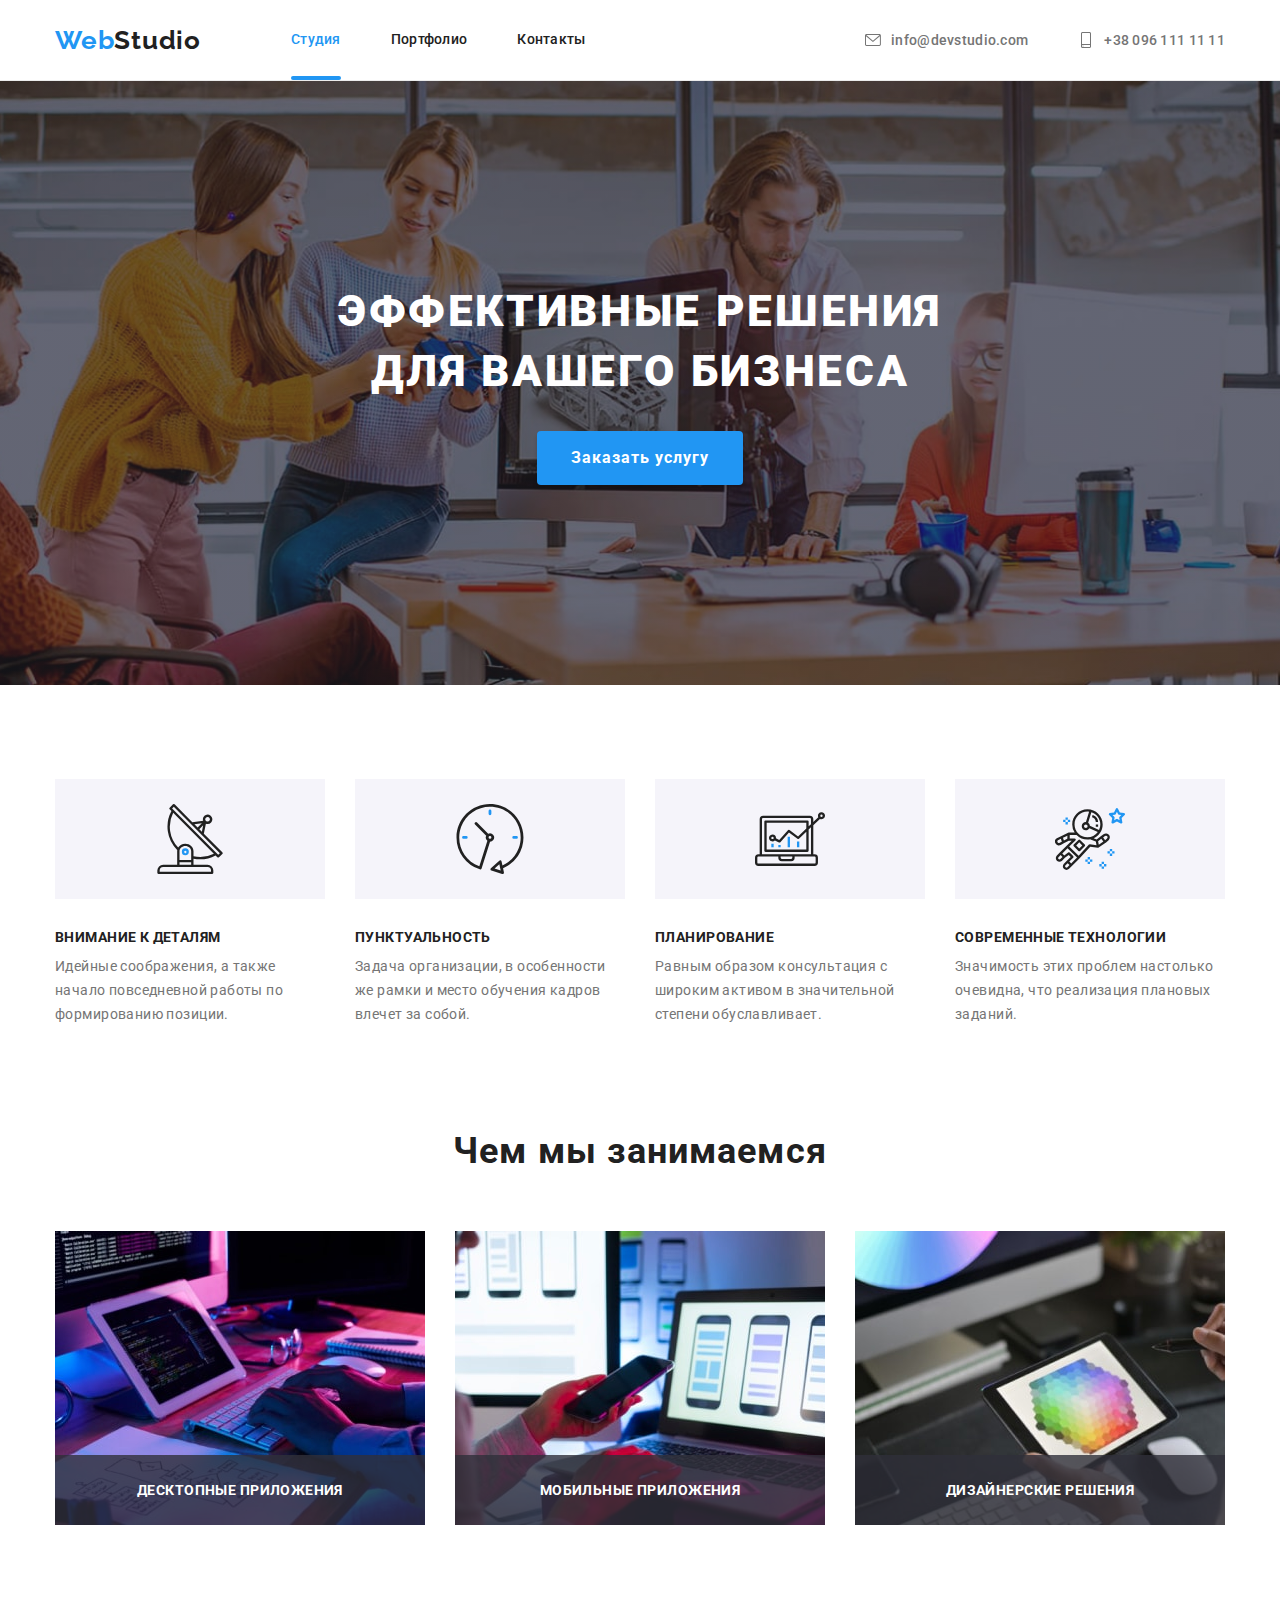
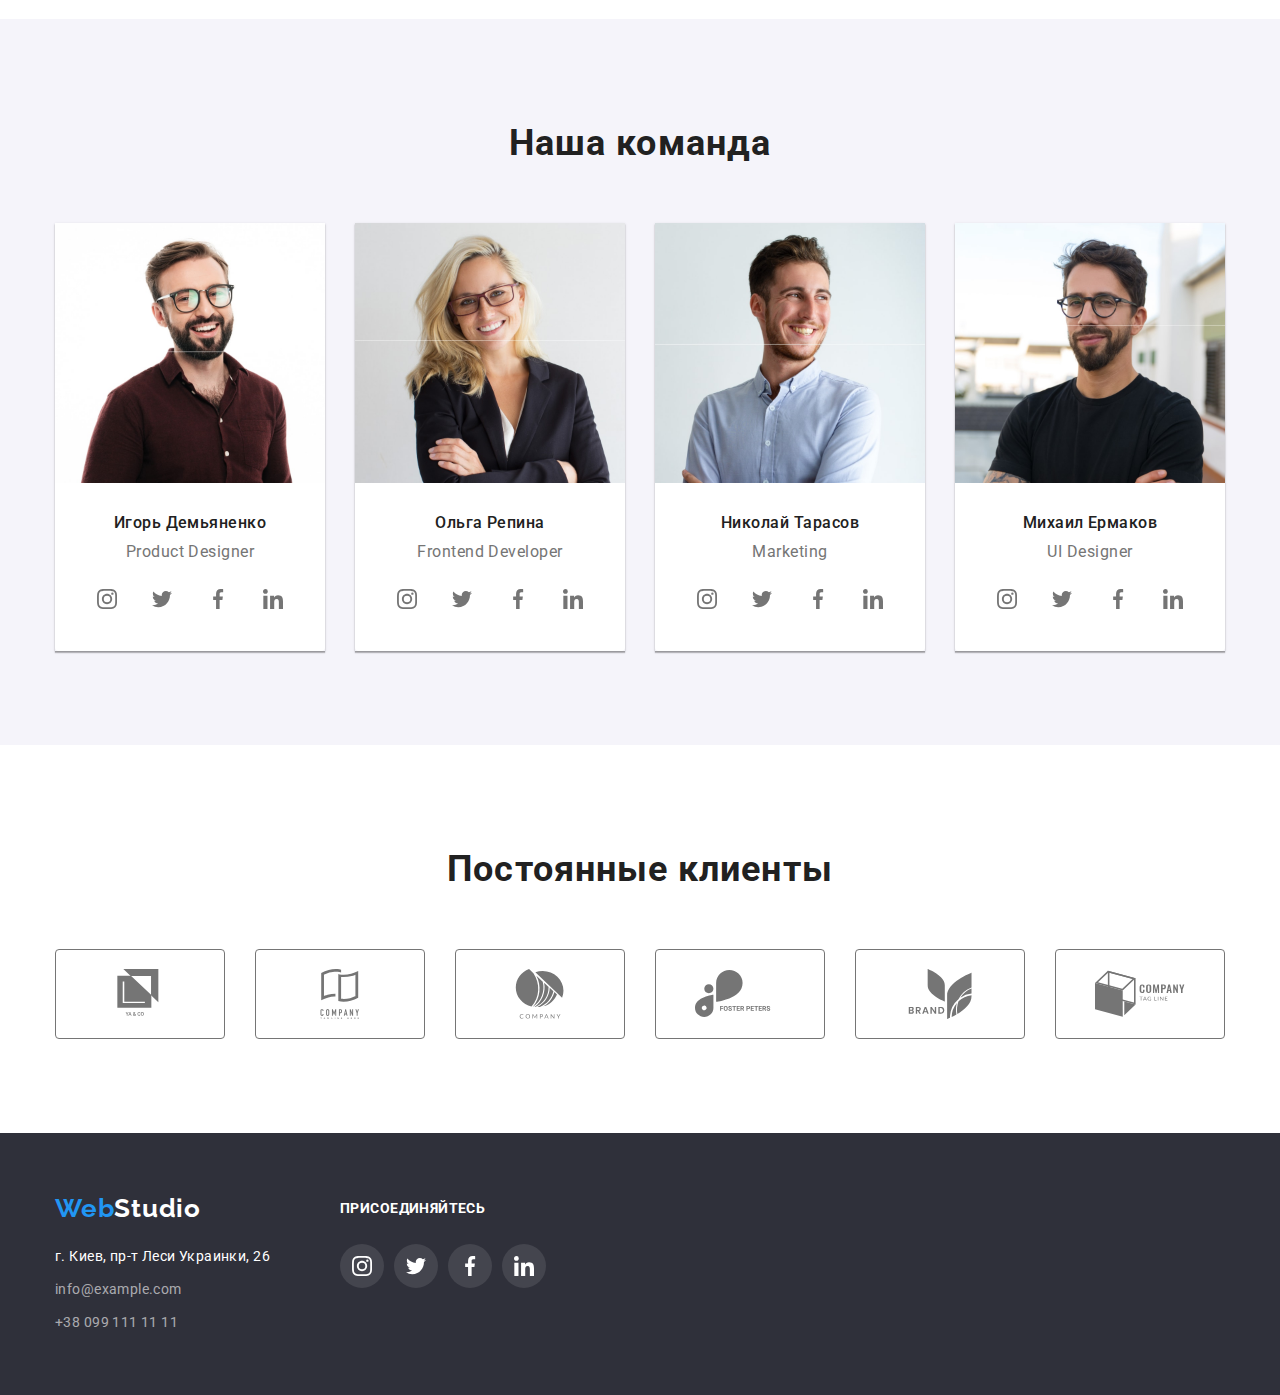
==== index.html @ 293209e1 "clone repository" ====
<!DOCTYPE html>
<html lang="ru">
<head>
    <meta charset="UTF-8">
    <meta name="viewport" content="width=device-width, initial-scale=1.0">
    <link rel="preconnect" href="https://fonts.gstatic.com">
    <link href="https://fonts.googleapis.com/css2?family=Raleway:wght@700&family=Roboto:wght@400;500;700;900&display=swap"
        rel="stylesheet">
    <link rel="stylesheet" href="https://cdnjs.cloudflare.com/ajax/libs/modern-normalize/1.0.0/modern-normalize.min.css">
    <link rel="stylesheet" href="./css/styles.css">
    <title>Studio</title>
</head>

<body>
    <header class="header">
        <div class="container">
            <a class="link logo" href="./index.html"><span class="logo-accent">Web</span><span
                    class="logo-header-second">Studio</span></a>
            <nav class="site-nav">
                <ul class="site-nav-list">
                    <li class="site-nav-list-item"><a class="site-nav-link link current" href="./index.html">Студия</a></li>
                    <li class="site-nav-list-item"><a class="site-nav-link link" href="./portfolio.html">Портфолио</a></li>
                    <li class="site-nav-list-item"><a class="site-nav-link link" href="#">Контакты</a></li>
                </ul>
            </nav>
            <div class="auth-nav-container">
                <ul class="auth-nav-list">
                    <li class="auth-nav-list-item"><a class="auth-nav link" href="mailto:info@devstudio.com">
                        <svg class="svg-nav-pic"><use href="./images/sprite.svg#icon_mail"></use></svg>info@devstudio.com</a>
                    </li>
                    <li class="auth-nav-list-item"><a class="auth-nav link" href="tel:+380961111111">
                        <svg class="svg-nav-pic"><use href="./images/sprite.svg#icon_phone"></use></svg>+38 096 111 11 11</a></li>
                </ul>
            </div>
        </div>
    </header>

    <main>
        <!-- hero -->
        <section class="hero">
            <div class="container">
                <h1 class="visually-hidden">Сайт вэб студии WebStudio</h1>
                <p class="hero-title">Эффективные решения <br> для вашего бизнеса</p>
                <button class="order-btn" type="button" data-modal-open>Заказать услугу</button>
            </div>
        </section>
        <!-- what we do -->
        <section class="features">
            <div class="container">
                <!-- логичесикий заголовок -->
                <h2 class="visually-hidden">Наши особенности</h2>
                <ul class="features-list">
                    <li class="features-list-item">
                        <div class="features-list-pic-container">
                            <svg class="features-list-pic-item">
                                <use href="./images/sprite.svg#icon_antenna">    
                                </use>
                            </svg>
                        </div>
                        <h3 class="features-item">Внимание к деталям</h3>
                        <p class="features-descr">Идейные соображения, а также начало повседневной работы по формированию позиции.</p>
                    </li>
                    <li class="features-list-item">
                        <div class="features-list-pic-container">
                            <svg class="features-list-pic-item">
                                <use href="./images/sprite.svg#icon_clock">    
                                </use>
                            </svg>
                        </div>
                        <h3 class="features-item">Пунктуальность</h3>
                        <p class="features-descr">Задача организации, в особенности же рамки и место обучения кадров влечет за собой.
                        </p>
                    </li>
                    <li class="features-list-item">
                        <div class="features-list-pic-container">
                            <svg class="features-list-pic-item">
                                <use href="./images/sprite.svg#icon_diagram">    
                                </use>
                            </svg>
                        </div>
                        <h3 class="features-item">Планирование</h3>
                        <p class="features-descr">Равным образом консультация с широким активом в значительной степени обуславливает.
                        </p>
                    </li>
                    <li class="features-list-item">
                        <div class="features-list-pic-container">
                            <svg class="features-list-pic-item">
                                <use href="./images/sprite.svg#icon_astronaut">    
                                </use>
                            </svg>
                        </div>
                        <h3 class="features-item">Современные технологии</h3>
                        <p class="features-descr">Значимость этих проблем настолько очевидна, что реализация плановых заданий.</p>
                    </li>
                </ul>
            </div>
        </section>
        <section class="whatwedo">
            <!-- what we do pics -->
            <div class="container">
                <h2 class="section-title">Чем мы занимаемся</h2>
                <ul class="whatwedo-list">
                    <li class="whatwedo-list-item"><img src="./images/whatwedo1.jpg" alt="Десктопные приложения" width="370" height="294"><p class="whatwedo-list-item-descr">Десктопные приложения</p></li>
                    <li class="whatwedo-list-item"><img src="./images/whatwedo2.jpg" alt="Мобильные приложения" width="370" height="294"><p class="whatwedo-list-item-descr">Мобильные приложения</p></li>
                    <li class="whatwedo-list-item"><img src="./images/whatwedo3.jpg" alt="Дизайнерский решения" width="370" height="294"><p class="whatwedo-list-item-descr">Дизайнерские решения</p></li>
                </ul>
            </div>
        </section>
        <!-- our team -->
        <section class="our-team">
            <div class="container">
                <h2 class="section-title">Наша команда</h2>
                <ul class="our-team-list">
                    <li class="our-team-list-item">
                        <img src="./images/igor.jpg" alt="Игорь Демьяненко" width="270" height="260">
                        <div class="our-team-list-card-footer">
                            <h3 class="our-team-list-name">Игорь Демьяненко</h3>
                            <p class="our-team-list-position" lang="en">Product Designer</p>
                            <div class="social-links">
                                <ul class="social-links-list">
                                    <li class="social-links-list-item"><a class="social-links-link" href="">
                                        <svg class="social-links-icon">
                                            <use href="./images/sprite.svg#icon_instagram"></use>
                                        </svg>
                                    </a></li>
                                    <li class="social-links-list-item"><a class="social-links-link" href="">
                                        <svg class="social-links-icon">
                                            <use href="./images/sprite.svg#icon_twitter"></use>
                                        </svg>
                                    </a></li>
                                    <li class="social-links-list-item"><a class="social-links-link" href="">
                                        <svg class="social-links-icon">
                                            <use href="./images/sprite.svg#icon_facebook"></use>
                                        </svg>
                                    </a></li>
                                    <li class="social-links-list-item"><a class="social-links-link" href="">
                                        <svg class="social-links-icon">
                                            <use href="./images/sprite.svg#icon_linkedin"></use>
                                        </svg>
                                    </a></li>
                                </ul>
                            </div>
                        </div>
                    </li>
                    <li class="our-team-list-item">
                        <img src="./images/olga.jpg" alt="Ольга Репина" width="270" height="260">
                        <div class="our-team-list-card-footer">
                            <h3 class="our-team-list-name">Ольга Репина</h3>
                            <p class="our-team-list-position" lang="en">Frontend Developer</p>
                            <div class="social-links">
                                <ul class="social-links-list">
                                    <li class="social-links-list-item"><a class="social-links-link" href="">
                                            <svg class="social-links-icon">
                                                <use href="./images/sprite.svg#icon_instagram"></use>
                                            </svg>
                                        </a></li>
                                    <li class="social-links-list-item"><a class="social-links-link" href="">
                                            <svg class="social-links-icon">
                                                <use href="./images/sprite.svg#icon_twitter"></use>
                                            </svg>
                                        </a></li>
                                    <li class="social-links-list-item"><a class="social-links-link" href="">
                                            <svg class="social-links-icon">
                                                <use href="./images/sprite.svg#icon_facebook"></use>
                                            </svg>
                                        </a></li>
                                    <li class="social-links-list-item"><a class="social-links-link" href="">
                                            <svg class="social-links-icon">
                                                <use href="./images/sprite.svg#icon_linkedin"></use>
                                            </svg>
                                        </a></li>
                                </ul>
                            </div>
                        </div>
                    </li>
                    <li class="our-team-list-item">
                        <img src="./images/nikolay.jpg" alt="Николай Тарасов" width="270" height="260">
                        <div class="our-team-list-card-footer">
                            <h3 class="our-team-list-name">Николай Тарасов</h3>
                            <p class="our-team-list-position" lang="en">Marketing</p>
                            <div class="social-links">
                                <ul class="social-links-list">
                                    <li class="social-links-list-item"><a class="social-links-link" href="">
                                            <svg class="social-links-icon">
                                                <use href="./images/sprite.svg#icon_instagram"></use>
                                            </svg>
                                        </a></li>
                                    <li class="social-links-list-item"><a class="social-links-link" href="">
                                            <svg class="social-links-icon">
                                                <use href="./images/sprite.svg#icon_twitter"></use>
                                            </svg>
                                        </a></li>
                                    <li class="social-links-list-item"><a class="social-links-link" href="">
                                            <svg class="social-links-icon">
                                                <use href="./images/sprite.svg#icon_facebook"></use>
                                            </svg>
                                        </a></li>
                                    <li class="social-links-list-item"><a class="social-links-link" href="">
                                            <svg class="social-links-icon">
                                                <use href="./images/sprite.svg#icon_linkedin"></use>
                                            </svg>
                                        </a></li>
                                </ul>
                            </div>
                        </div>
                    </li>
                    <li class="our-team-list-item">
                        <img src="./images/mahail.jpg" alt="Михаил Ермаков" width="270" height="260">
                        <div class="our-team-list-card-footer">
                            <h3 class="our-team-list-name">Михаил Ермаков</h3>
                            <p class="our-team-list-position" lang="en">UI Designer</p>
                            <div class="social-links">
                                <ul class="social-links-list">
                                    <li class="social-links-list-item"><a class="social-links-link" href="">
                                            <svg class="social-links-icon">
                                                <use href="./images/sprite.svg#icon_instagram"></use>
                                            </svg>
                                        </a></li>
                                    <li class="social-links-list-item"><a class="social-links-link" href="">
                                            <svg class="social-links-icon">
                                                <use href="./images/sprite.svg#icon_twitter"></use>
                                            </svg>
                                        </a></li>
                                    <li class="social-links-list-item"><a class="social-links-link" href="">
                                            <svg class="social-links-icon">
                                                <use href="./images/sprite.svg#icon_facebook"></use>
                                            </svg>
                                        </a></li>
                                    <li class="social-links-list-item"><a class="social-links-link" href="">
                                            <svg class="social-links-icon">
                                                <use href="./images/sprite.svg#icon_linkedin"></use>
                                            </svg>
                                        </a></li>
                                </ul>
                            </div>
                        </div>
                    </li>
                </ul>
            </div>
        </section>

        <!-- clients -->
        <section class="clients">
            <div class="container">
                <h2 class="section-title">Постоянные клиенты</h2>
                <ul class="clients-list">
                    <li class="clients-list-item">
                        <a class="clients-list-link" href="#">
                            <svg class="clients-list-icon">
                                <use href="./images/sprite.svg#icon_logo_first"></use>
                            </svg>
                        </a>
                    </li>
                    <li class="clients-list-item">
                        <a class="clients-list-link" href="#">
                            <svg class="clients-list-icon">
                                <use href="./images/sprite.svg#icon_logo_second"></use>
                            </svg>
                        </a>
                    </li>
                    <li class="clients-list-item">
                        <a class="clients-list-link" href="#">
                            <svg class="clients-list-icon">
                                <use href="./images/sprite.svg#icon_logo_third"></use>
                            </svg>
                        </a>
                    </li>
                    <li class="clients-list-item">
                        <a class="clients-list-link" href="#">
                            <svg class="clients-list-icon">
                                <use href="./images/sprite.svg#icon_logo_fourth"></use>
                            </svg>
                        </a>
                    </li>
                    <li class="clients-list-item">
                        <a class="clients-list-link" href="#">
                            <svg class="clients-list-icon">
                                <use href="./images/sprite.svg#icon_logo_fifth"></use>
                            </svg>
                        </a>
                    </li>
                    <li class="clients-list-item">
                        <a class="clients-list-link" href="#">
                            <svg class="clients-list-icon">
                                <use href="./images/sprite.svg#icon_logo_sixth"></use>
                            </svg>
                        </a>
                    </li>
                </ul>
            </div>
        </section>
    </main>        
        <!-- footer -->
        <footer class="footer">
            <div class="container">
                <div class="footer-nav">
                    <a class="link logo" href="./index.html"><span class="logo-accent">Web</span><span
                            class="logo-footer-second">Studio</span></a>
                    <address class="address">
                        <ul class="address-list">
                            <li class="address-list-item"><a class="link address-map" href="https://goo.gl/maps/Qg6rjhRyuuqWfpJx7">г. Киев,
                                    пр-т Леси Украинки, 26</a></li>
                            <li class="address-list-item"><a class="link address-contact"
                                    href="mailto:info@example.com">info@example.com</a></li>
                            <li class="address-list-item"><a class="link address-contact" href="tel:+380991111111">+38 099 111 11 11</a>
                            </li>
                        </ul>
                    </address>
                </div>
                <div class="footer-links">
                    <div class="social-links">
                        <h2 class="footer-invite">ПРИСОЕДИНЯЙТЕСЬ</h2>
                        <ul class="social-links-list">
                            <li class="social-links-list-item"><a class="social-links-link" href="">
                                    <svg class="social-links-icon">
                                        <use href="./images/sprite.svg#icon_instagram"></use>
                                    </svg>
                                </a></li>
                            <li class="social-links-list-item"><a class="social-links-link" href="">
                                    <svg class="social-links-icon">
                                        <use href="./images/sprite.svg#icon_twitter"></use>
                                    </svg>
                                </a></li>
                            <li class="social-links-list-item"><a class="social-links-link" href="">
                                    <svg class="social-links-icon">
                                        <use href="./images/sprite.svg#icon_facebook"></use>
                                    </svg>
                                </a></li>
                            <li class="social-links-list-item"><a class="social-links-link" href="">
                                    <svg class="social-links-icon">
                                        <use href="./images/sprite.svg#icon_linkedin"></use>
                                    </svg>
                                </a></li>
                        </ul>
                    </div>
                </div>
            </div>
        </footer> 
    <div class="backdrop is-hidden" data-modal>
        <div class="order-btn-modal">
            <button type="button" class="close-btn" data-modal-close>
                <svg class="close-btn-x">
                    <use href="./images/sprite.svg#close_btn" width="18" height="18"></use>
                </svg>
            </button>
        </div>
    </div>

    <script src="./js/modal.js"></script>
</body>
</html>
---- css/styles.css ----
html {
  box-sizing: border-box;
}

*,
*::before,
*::after {
  box-sizing: inherit;
}

ul {
  list-style-type: none;
  margin: 0;
  padding: 0;
}

h1,
h2,
h3,
h4,
h5,
h6,
p {
  margin: 0;
  padding: 0;
}

img {
  display: block;
}

:root {
  --primary-font: "Roboto", sans-serif;
  --logo-font: "Raleway", sans-serif;
  --primary-color: #757575;
  --second-color: #212121;
  --accent-color: #2196f3;
  --bcg-color: #f5f4fa;
  --white-color: #ffffff;
  --bcg-dark-color: #2f303a;
  --cubic: cubic-bezier(0.4, 0, 0.2, 1);
}
/* ==================== GENERAL ========= */

body {
  font-family: var(--primary-font);
  font-style: normal;
  font-weight: 400;
  font-size: 14px;
  line-height: 1.714;
  letter-spacing: 0.03em;
}

header .logo,
footer .logo {
  font-family: var(--logo-font);
  font-style: normal;
  font-weight: 700;
  font-size: 26px;
  line-height: 1.192;
  letter-spacing: 0.03em;
}

.link {
  text-decoration: none;
  font-family: inherit;
  font-style: inherit;
}

.logo-accent {
  font-family: inherit;
  color: var(--accent-color);
}

.section-title {
  font-weight: 700;
  font-size: 36px;
  line-height: 1.667;
  text-align: center;
  letter-spacing: 0.03em;
  color: var(--second-color);
}

.svg-nav-pic {
  fill: currentColor;
}

.auth-nav:hover,
.site-nav-link:hover,
.auth-nav:focus,
.site-nav-link:focus,
.address-contact:hover,
.address-contact:focus,
.address-map:hover,
.address-map:focus {
  color: var(--accent-color);
  fill: var(--accent-color);
}

.visually-hidden {
  position: absolute;
  width: 1px;
  height: 1px;
  margin: -1px;
  border: 0;
  padding: 0;

  white-space: nowrap;
  clip-path: inset(100%);
  clip: rect(0 0 0 0);
  overflow: hidden;
}
/* ==================== END GENERAL ========= */

/* ==================== header ========= */
.header {
  border-bottom: 1px solid #ececec;
}

.header .container {
  display: flex;
  align-items: center;
  align-content: center;
}

.container {
  width: 1200px;
  padding: 0 15px;
  margin: 0 auto;
}

.header .logo {
  margin-right: 90px;
  padding-bottom: 24px;
  padding-top: 24px;
}

.site-nav-list-item:not(:last-child) {
  margin-right: 50px;
}

.auth-nav-list-item:not(:last-child) {
  margin-right: 50px;
}

.site-nav-list {
  display: flex;
}

.auth-nav-list {
  display: flex;
  color: var(--primary-color);
}

.auth-nav-container {
  margin-left: auto;
}

.logo-header-second {
  font-family: inherit;
  color: var(--second-color);
}

.site-nav-link {
  font-weight: 500;
  font-size: 14px;
  line-height: 1.143;
  letter-spacing: 0.02em;
  color: var(--second-color);
  padding-top: 32px;
  padding-bottom: 32px;
  position: relative;
  transition: color 250ms var(--cubic), fill 250ms var(--cubic);
}

.auth-nav {
  display: flex;
  align-items: center;
  font-weight: 500;
  font-size: 14px;
  line-height: 1.143;
  letter-spacing: 0.02em;
  color: var(--primary-color);
  padding-top: 32px;
  padding-bottom: 32px;
  transition: color 250ms var(--cubic), fill 250ms var(--cubic);
}

.svg-nav-pic {
  width: 16px;
  height: 16px;
  margin-right: 10px;
}

.current {
  color: var(--accent-color);
}

.current::after {
  position: absolute;
  bottom: -1px;
  left: 0;
  content: "";
  display: block;
  width: 100%;
  height: 4px;
  background-color: var(--accent-color);
  border-radius: 2px;
}

/* ==================== END header ========= */

/* ==================== hero ========= */

.hero {
  max-width: 1600px;
  margin-left: auto;
  margin-right: auto;
  text-align: center;
  padding-bottom: 200px;
  padding-top: 200px;
  background-size: cover;
  background-position: center;
  background-repeat: no-repeat;
  background-color: #c4c4c4;
  background-image: linear-gradient(
      rgba(47, 48, 58, 0.4),
      rgba(47, 48, 58, 0.4)
    ),
    url(../images/hero.jpg);
}

.hero-title {
  font-weight: 900;
  font-size: 44px;
  line-height: 1.364;
  text-align: center;
  letter-spacing: 0.06em;
  text-transform: uppercase;
  color: var(--white-color);
  margin-bottom: 30px;
}

.order-btn {
  display: block;
  font-weight: 700;
  font-size: 16px;
  line-height: 1.875;
  text-align: center;
  letter-spacing: 0.06em;
  color: var(--white-color);
  background-color: var(--accent-color);
  min-width: 200px;
  box-shadow: 0px 4px 4px rgba(0, 0, 0, 0.15);
  border-color: transparent;
  border-radius: 4px;
  padding-top: 10px;
  padding-bottom: 10px;
  padding-left: 32px;
  padding-right: 32px;
  margin: 0 auto;
  cursor: pointer;
}

/* ==================== END hero ========= */

/* ==================== what we do ========= */

.features-list-pic-container {
  display: flex;
  width: 270px;
  height: 120px;
  background-color: var(--bcg-color);
  margin-bottom: 30px;
  display: flex;
  align-items: center;
  justify-content: center;
}

.features-list-pic-item {
  width: 70px;
  height: 70px;
}

.whatwedo .container {
  padding-bottom: 94px;
}

.whatwedo .section-title {
  margin-bottom: 50px;
}

.whatwedo-list {
  display: flex;
}

.whatwedo-list-item {
  position: relative;
}

.whatwedo-list-item-descr {
  position: absolute;
  background-color: rgba(47, 48, 58, 0.8);
  left: 0;
  bottom: 0;
  width: 100%;
  min-height: 70px;
  font-style: normal;
  font-weight: 700;
  font-size: 14px;
  line-height: 1.143;
  text-align: center;
  letter-spacing: 0.03em;
  text-transform: uppercase;
  color: var(--white-color);
  padding-top: 27px;
  padding-bottom: 27px;
}

.whatwedo-list-item:not(:last-child) {
  margin-right: 30px;
}

.features .container {
  padding-top: 94px;
  padding-bottom: 94px;
}

.features-list {
  display: flex;
  align-items: center;
  align-content: center;
}

.features-list-item {
  width: 270px;
}

.features-list-item:not(:last-child) {
  margin-right: 30px;
}

.features-item {
  color: var(--second-color);
  font-weight: 700;
  font-size: 14px;
  line-height: 1.143;
  letter-spacing: 0.03em;
  text-transform: uppercase;
  margin-bottom: 10px;
}

.features-descr {
  font-weight: 400;
  font-size: 14px;
  line-height: 1.714;
  letter-spacing: 0.03em;
  color: var(--primary-color);
}

/* ==================== end what we do========= */

/* ==================== our team========= */

.our-team {
  max-width: 1600px;
  margin-left: auto;
  margin-right: auto;
  text-align: center;
  background-repeat: no-repeat;
  background-color: var(--bcg-color);
}

.our-team .section-title {
  margin-bottom: 50px;
}

.our-team .container {
  padding-top: 94px;
  padding-bottom: 94px;
}

.our-team-list {
  display: flex;
}

.our-team-list-item {
  box-shadow: 0px 1px 3px rgba(0, 0, 0, 0.12), 0px 1px 1px rgba(0, 0, 0, 0.14),
    0px 2px 1px rgba(0, 0, 0, 0.2);
}

.our-team-list-item:not(:last-child) {
  margin-right: 30px;
}

.our-team-list-card-footer {
  padding-bottom: 30px;
  padding-top: 30px;
  background-color: #ffffff;
  border-radius: 0px 0px 4px 4px;
  border-bottom-left-radius: 4px;
  border-bottom-right-radius: 4px;
  background-color: #ffffff;
}

.our-team-list-name {
  font-weight: 500;
  font-size: 16px;
  line-height: 1.188;
  text-align: center;
  letter-spacing: 0.03em;
  color: var(--second-color);
  margin-bottom: 10px;
}

.our-team-list-position {
  font-weight: 400;
  font-size: 16px;
  line-height: 1.188;
  text-align: center;
  letter-spacing: 0.03em;
  color: var(--primary-color);
  margin-bottom: 16px;
}

.social-links-list {
  display: flex;
  align-items: center;
  justify-items: center;
  justify-content: space-between;
  max-width: 210px;
  margin-left: auto;
  margin-right: auto;
}

.social-links-list-item {
  display: flex;
  align-items: center;
}

.social-links-link {
  display: flex;
  align-items: center;
  justify-content: center;
  height: 44px;
  width: 44px;
  background-color: transparent;
  border-radius: 50%;
  fill: var(--primary-color);
  transition: background-color 250ms var(--cubic), 250ms var(--cubic),
    fill 250ms var(--cubic);
}

.social-links-icon {
  height: 20px;
  width: 20px;
  fill: var(--primary-color);
}

.social-links-link:hover .social-links-icon,
.social-links-link:focus .social-links-icon {
  fill: var(--white-color);
}

.social-links-link:hover,
.social-links-link:focus {
  background-color: var(--accent-color);
}

/* ==================== end our team========= */

/* ==================== clients ========= */
.clients .container {
  padding-bottom: 94px;
  padding-top: 94px;
}

.footer-nav {
  margin-right: 70px;
}

.clients .section-title {
  margin-bottom: 50px;
}

.clients-list {
  align-items: center;
  justify-content: space-between;
  display: flex;
}

.clients-list-link {
  height: 90px;
  width: 170px;
  border: 1px solid var(--primary-color);
  border-radius: 4px;
  display: flex;
  align-items: center;
  justify-content: center;
  color: var(--primary-color);
  transition: border 250ms var(--cubic);
}

.clients-list-icon {
  height: 50px;
  max-width: 90px;
  fill: currentColor;
  transition: fill 250ms var(--cubic);
}

.clients-list-link:hover .clients-list-icon,
.clients-list-link:focus .clients-list-icon {
  fill: var(--accent-color);
}
.clients-list-link:hover,
.clients-list-link:focus {
  outline: none;
  border-color: var(--accent-color);
}

/* ==================== end clients ========= */

/* ==================== footer========= */
.footer {
  background-color: var(--bcg-dark-color);
}

.footer .container {
  padding-top: 60px;
  padding-bottom: 60px;
  display: flex;
}

.footer-invite {
  font-family: var(--primary-font);
  color: var(--white-color);
  font-style: normal;
  font-weight: 700;
  font-size: 14px;
  line-height: 1.142;
  letter-spacing: 0.03em;
  margin-bottom: 20px;
}

.footer-links .social-links-link {
  background-color: rgba(255, 255, 255, 0.1);
  transition: background-color 250ms var(--cubic);
}

.footer-links .social-links-list-item:not(:last-child) .social-links-link {
  margin-right: 10px;
}

.footer-links .social-links-icon {
  fill: var(--white-color);
  transition: fill 250ms var(--cubic);
}

.footer-links .social-links-link:hover,
.footer-links .social-links-link:focus {
  background-color: var(--accent-color);
}

.footer .address-list-item:not(:last-child) {
  margin-bottom: 9px;
}
.logo-footer-second {
  font-family: inherit;
  color: var(--white-color);
}

.footer .address {
  font-weight: 400;
  font-size: 14px;
  line-height: 1.714;
  letter-spacing: 0.03em;
  color: var(--white-color);
  font-style: normal;
  margin-top: 20px;
}

.address-map {
  font-weight: 400;
  font-size: 14px;
  line-height: 1.714;
  letter-spacing: 0.03em;
  color: var(--white-color);
  transition: color 250ms var(--cubic), fill 250ms var(--cubic);
}

.address-contact,
footer > li > .address-contact {
  font-weight: 400;
  font-size: 14px;
  line-height: 1.174;
  letter-spacing: 0.03em;
  color: rgba(255, 255, 255, 0.6);
  transition: color 250ms var(--cubic), fill 250ms var(--cubic);
}

.footer-invite {
  display: inline-block;
  padding: 7.5px 0;
  min-height: 31px;
}
/* ==================== end footer========= */

/* ==================== portfolio main ========= */

.portfolio .container {
  padding-bottom: 94px;
  padding-top: 94px;
}

.portfolio-list {
  display: flex;
  flex-wrap: wrap;
  flex-basis: calc(100% / 3 - 30px);
  margin-left: -15px;
  margin-right: -15px;
}

.portfolio-list-item {
  margin-left: 15px;
  margin-right: 15px;
  transition: box-shadow 250ms var(--cubic);
}

.portfolio-link {
  display: block;
  transition: transform 250ms var(--cubic), box-shadow 250ms var(--cubic);
}

.portfolio-list-item:hover,
.portfolio-list-item .portfolio-link:focus {
  box-shadow: 0px 1px 1px rgba(0, 0, 0, 0.12), 0px 4px 4px rgba(0, 0, 0, 0.06),
    1px 4px 6px rgba(0, 0, 0, 0.16);
  outline: none;
}

.portfolio-img-container {
  position: relative;
  overflow: hidden;
  width: 370px;
  height: 294px;
}

.portfolio-link-descr {
  position: absolute;
  width: 100%;
  height: 100%;
  bottom: -100%;
  left: 0;
  padding: 63px 24px;
  background-color: rgba(33, 150, 243, 0.9);
  color: var(--white-color);
  transition: transform 250ms var(--cubic);
  font-style: normal;
  font-weight: 400;
  font-size: 18px;
  line-height: 1.556;
  letter-spacing: 0.03em;
}

.portfolio-link:hover .portfolio-link-descr,
.portfolio-link:focus .portfolio-link-descr {
  transform: translateY(-100%);
}

.portfolio-list-item:not(:nth-last-child(-n + 3)) {
  margin-bottom: 30px;
}

.portfolio-filter {
  display: flex;
  align-content: center;
  justify-content: center;
  margin-bottom: 50px;
}

.portfolio-filter-btn {
  font-family: inherit;
  font-style: inherit;
  font-weight: 500;
  font-size: 16px;
  line-height: 1.625;
  text-align: center;
  letter-spacing: 0.03em;
  color: var(--second-color);
  background-color: #f5f4fa;
  border: 1px solid transparent;
  min-width: 73px;
  padding: 6px 22px;
  border-radius: 4px;
  transition: color 250ms var(--cubic), background-color 250ms var(--cubic);
}

.portfolio-filter-item:not(:last-child) {
  margin-right: 8px;
}

.portfolio-filter-btn:hover,
.portfolio-filter-btn:focus {
  background-color: var(--accent-color);
  color: var(--white-color);
}

.portfolio-examples {
  font-weight: 700;
  font-size: 18px;
  line-height: 2;
  letter-spacing: 0.06em;
  margin-bottom: 4px;
}

.portfolio-descr {
  font-weight: 400;
  font-size: 16px;
  line-height: 1.875;
  letter-spacing: 0.03em;
  color: var(--primary-color);
}

.portfolio-card {
  padding-left: 24px;
  padding-right: 24px;
  padding-bottom: 20px;
  padding-top: 20px;
  border-left: 1px solid #eeeeee;
  border-right: 1px solid #eeeeee;
  border-bottom: 1px solid #eeeeee;
}

.portfolio h2 {
  color: var(--second-color);
}
/* ==================== end portfolio main ========= */

/* ==================== modal btn ========= */
.backdrop {
  position: fixed;
  left: 0;
  top: 0;
  width: 100%;
  height: 100%;
  background-color: rgba(0, 0, 0, 0.2);

  transition: all 250ms var(--cubic);
}

.order-btn-modal {
  width: 528px;
  min-height: 581px;
  background-color: var(--white-color);
  position: absolute;
  left: 50%;
  top: 50%;
  transform: translate(-50%, -50%) scale(1);
  transition: all 250ms var(--cubic) 250ms;
}

.close-btn {
  position: absolute;
  top: 8px;
  right: 8px;

  width: 30px;
  height: 30px;

  border-radius: 50%;
  background-color: var(--white-color);
  border: 1px solid rgba(0, 0, 0, 0.1);
  outline: none;
  cursor: pointer;
}

.close-btn-x {
  width: 18px;
  height: 18px;
  position: absolute;
  top: 50%;
  left: 50%;
  transform: translate(-50%, -50%);
  fill: #000000;
}

.backdrop.is-hidden {
  transition: all 250ms var(--cubic) 250ms;
}

.backdrop.is-hidden .order-btn-modal {
  transform: translate(-50%, -50%) scale(0);
  transition: transform 250ms var(--cubic) 0ms;
}

.is-hidden {
  opacity: 0;
  visibility: none;
  pointer-events: none;
}
/* ==================== end modal btn ========= */
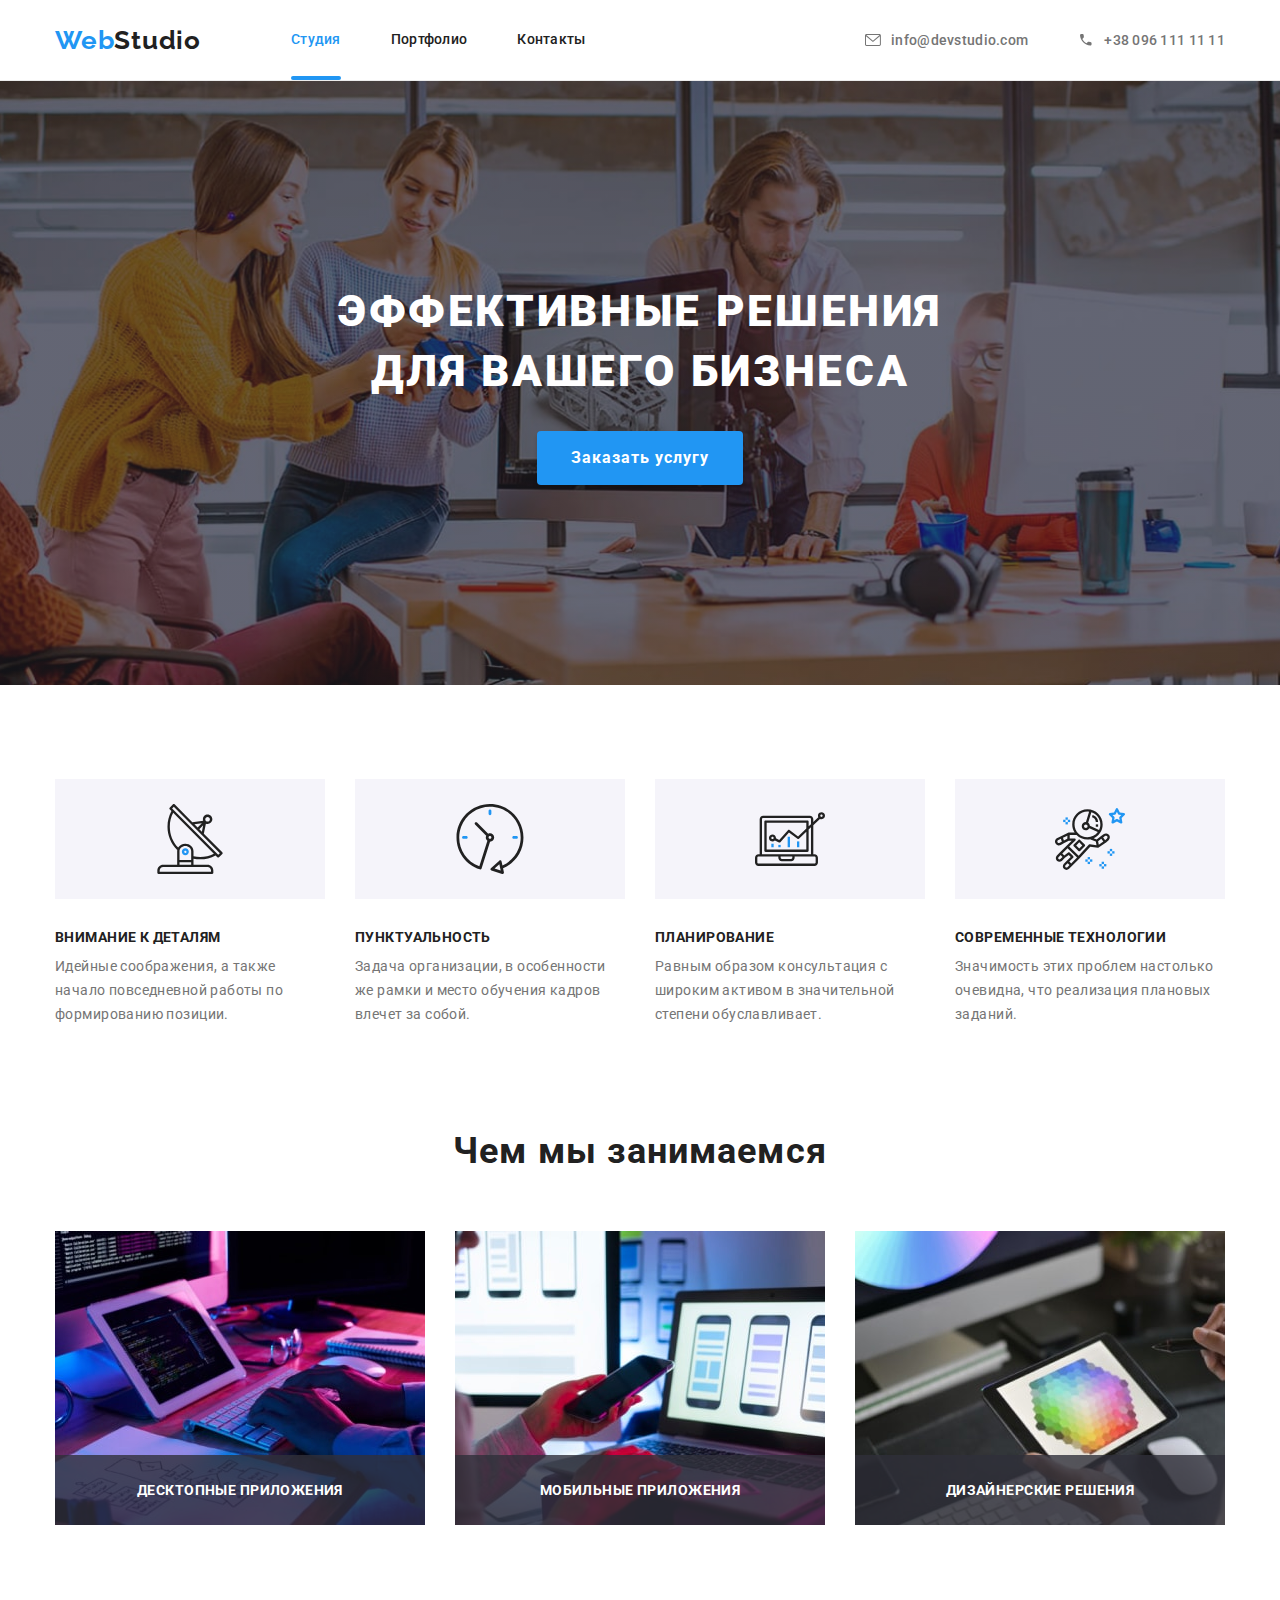
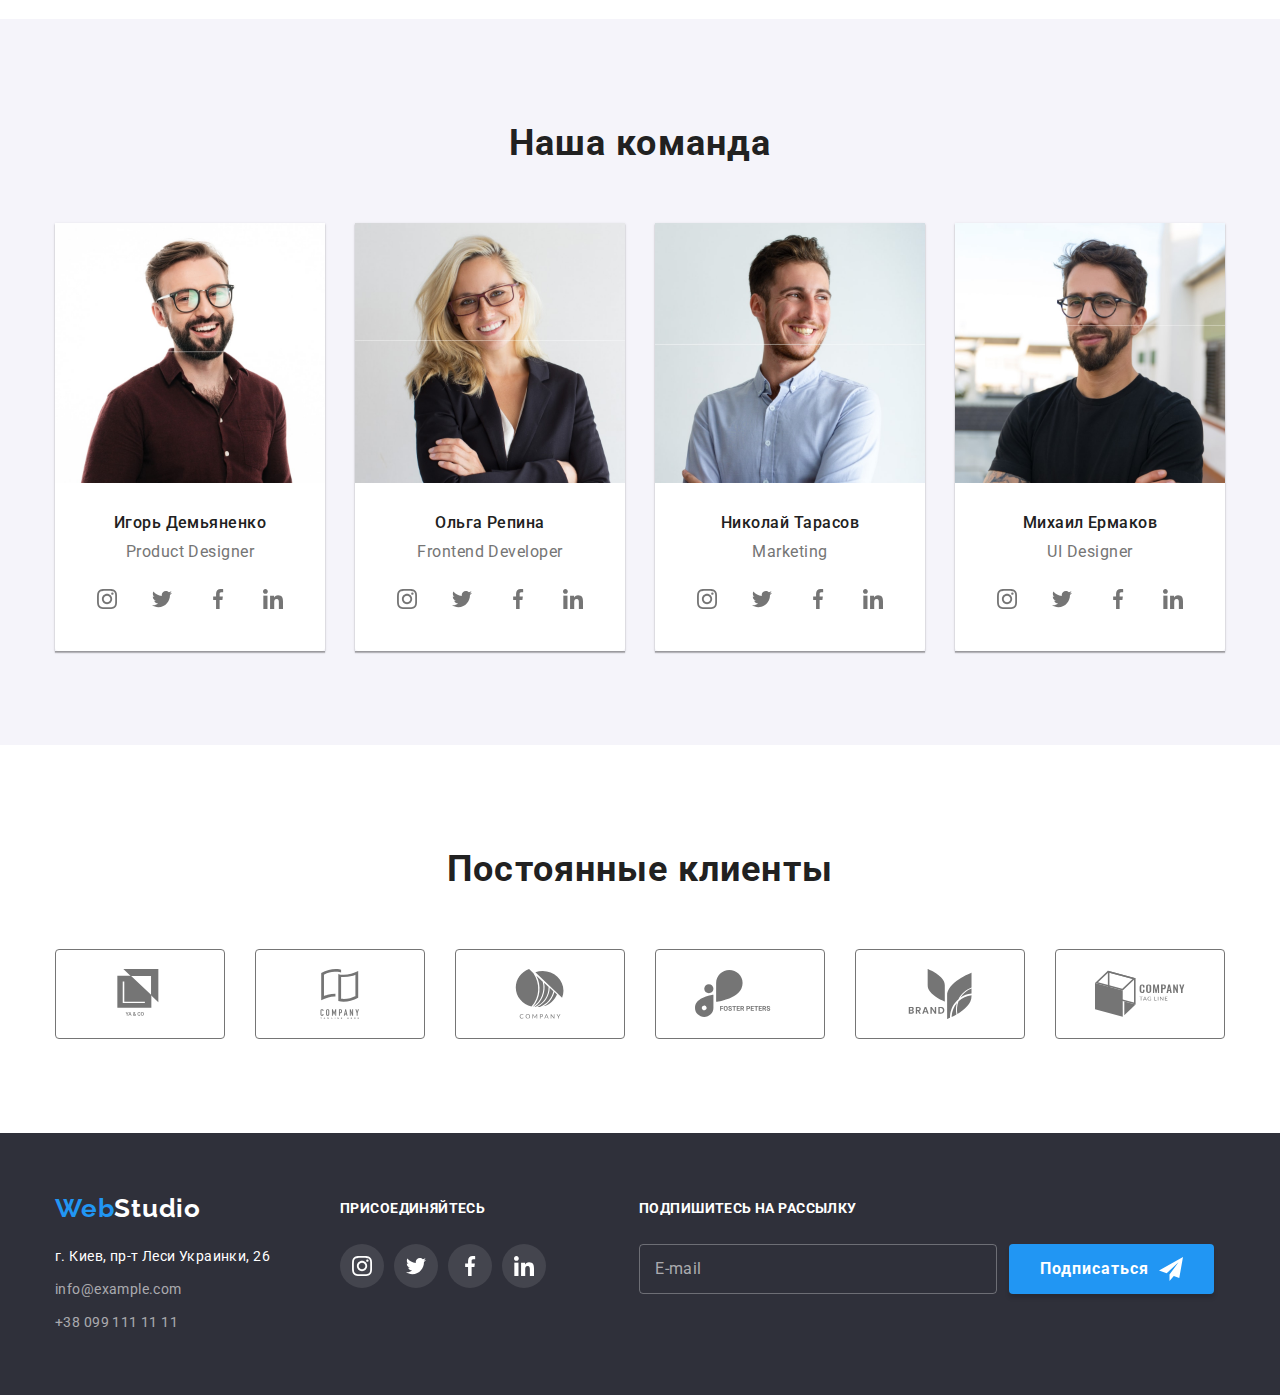
==== commit b351c80d: "сделал форму в футере" ====
--- a/index.html
+++ b/index.html
@@ -26,10 +26,10 @@
             <div class="auth-nav-container">
                 <ul class="auth-nav-list">
                     <li class="auth-nav-list-item"><a class="auth-nav link" href="mailto:info@devstudio.com">
-                        <svg class="svg-nav-pic"><use href="./images/sprite.svg#icon_mail"></use></svg>info@devstudio.com</a>
+                        <svg class="svg-nav-pic"><use href="./images/sprite.svg#mail"></use></svg>info@devstudio.com</a>
                     </li>
                     <li class="auth-nav-list-item"><a class="auth-nav link" href="tel:+380961111111">
-                        <svg class="svg-nav-pic"><use href="./images/sprite.svg#icon_phone"></use></svg>+38 096 111 11 11</a></li>
+                        <svg class="svg-nav-pic"><use href="./images/sprite.svg#phone"></use></svg>+38 096 111 11 11</a></li>
                 </ul>
             </div>
         </div>
@@ -53,7 +53,7 @@
                     <li class="features-list-item">
                         <div class="features-list-pic-container">
                             <svg class="features-list-pic-item">
-                                <use href="./images/sprite.svg#icon_antenna">    
+                                <use href="./images/sprite.svg#antenna">    
                                 </use>
                             </svg>
                         </div>
@@ -63,7 +63,7 @@
                     <li class="features-list-item">
                         <div class="features-list-pic-container">
                             <svg class="features-list-pic-item">
-                                <use href="./images/sprite.svg#icon_clock">    
+                                <use href="./images/sprite.svg#clock">    
                                 </use>
                             </svg>
                         </div>
@@ -74,7 +74,7 @@
                     <li class="features-list-item">
                         <div class="features-list-pic-container">
                             <svg class="features-list-pic-item">
-                                <use href="./images/sprite.svg#icon_diagram">    
+                                <use href="./images/sprite.svg#diagram">    
                                 </use>
                             </svg>
                         </div>
@@ -85,7 +85,7 @@
                     <li class="features-list-item">
                         <div class="features-list-pic-container">
                             <svg class="features-list-pic-item">
-                                <use href="./images/sprite.svg#icon_astronaut">    
+                                <use href="./images/sprite.svg#astronaut">    
                                 </use>
                             </svg>
                         </div>
@@ -120,22 +120,22 @@
                                 <ul class="social-links-list">
                                     <li class="social-links-list-item"><a class="social-links-link" href="">
                                         <svg class="social-links-icon">
-                                            <use href="./images/sprite.svg#icon_instagram"></use>
+                                            <use href="./images/sprite.svg#instagram"></use>
                                         </svg>
                                     </a></li>
                                     <li class="social-links-list-item"><a class="social-links-link" href="">
                                         <svg class="social-links-icon">
-                                            <use href="./images/sprite.svg#icon_twitter"></use>
+                                            <use href="./images/sprite.svg#twitter"></use>
                                         </svg>
                                     </a></li>
                                     <li class="social-links-list-item"><a class="social-links-link" href="">
                                         <svg class="social-links-icon">
-                                            <use href="./images/sprite.svg#icon_facebook"></use>
+                                            <use href="./images/sprite.svg#facebook"></use>
                                         </svg>
                                     </a></li>
                                     <li class="social-links-list-item"><a class="social-links-link" href="">
                                         <svg class="social-links-icon">
-                                            <use href="./images/sprite.svg#icon_linkedin"></use>
+                                            <use href="./images/sprite.svg#linkedin"></use>
                                         </svg>
                                     </a></li>
                                 </ul>
@@ -151,22 +151,22 @@
                                 <ul class="social-links-list">
                                     <li class="social-links-list-item"><a class="social-links-link" href="">
                                             <svg class="social-links-icon">
-                                                <use href="./images/sprite.svg#icon_instagram"></use>
-                                            </svg>
-                                        </a></li>
-                                    <li class="social-links-list-item"><a class="social-links-link" href="">
-                                            <svg class="social-links-icon">
-                                                <use href="./images/sprite.svg#icon_twitter"></use>
-                                            </svg>
-                                        </a></li>
-                                    <li class="social-links-list-item"><a class="social-links-link" href="">
-                                            <svg class="social-links-icon">
-                                                <use href="./images/sprite.svg#icon_facebook"></use>
-                                            </svg>
-                                        </a></li>
-                                    <li class="social-links-list-item"><a class="social-links-link" href="">
-                                            <svg class="social-links-icon">
-                                                <use href="./images/sprite.svg#icon_linkedin"></use>
+                                                <use href="./images/sprite.svg#instagram"></use>
+                                            </svg>
+                                        </a></li>
+                                    <li class="social-links-list-item"><a class="social-links-link" href="">
+                                            <svg class="social-links-icon">
+                                                <use href="./images/sprite.svg#twitter"></use>
+                                            </svg>
+                                        </a></li>
+                                    <li class="social-links-list-item"><a class="social-links-link" href="">
+                                            <svg class="social-links-icon">
+                                                <use href="./images/sprite.svg#facebook"></use>
+                                            </svg>
+                                        </a></li>
+                                    <li class="social-links-list-item"><a class="social-links-link" href="">
+                                            <svg class="social-links-icon">
+                                                <use href="./images/sprite.svg#linkedin"></use>
                                             </svg>
                                         </a></li>
                                 </ul>
@@ -182,22 +182,22 @@
                                 <ul class="social-links-list">
                                     <li class="social-links-list-item"><a class="social-links-link" href="">
                                             <svg class="social-links-icon">
-                                                <use href="./images/sprite.svg#icon_instagram"></use>
-                                            </svg>
-                                        </a></li>
-                                    <li class="social-links-list-item"><a class="social-links-link" href="">
-                                            <svg class="social-links-icon">
-                                                <use href="./images/sprite.svg#icon_twitter"></use>
-                                            </svg>
-                                        </a></li>
-                                    <li class="social-links-list-item"><a class="social-links-link" href="">
-                                            <svg class="social-links-icon">
-                                                <use href="./images/sprite.svg#icon_facebook"></use>
-                                            </svg>
-                                        </a></li>
-                                    <li class="social-links-list-item"><a class="social-links-link" href="">
-                                            <svg class="social-links-icon">
-                                                <use href="./images/sprite.svg#icon_linkedin"></use>
+                                                <use href="./images/sprite.svg#instagram"></use>
+                                            </svg>
+                                        </a></li>
+                                    <li class="social-links-list-item"><a class="social-links-link" href="">
+                                            <svg class="social-links-icon">
+                                                <use href="./images/sprite.svg#twitter"></use>
+                                            </svg>
+                                        </a></li>
+                                    <li class="social-links-list-item"><a class="social-links-link" href="">
+                                            <svg class="social-links-icon">
+                                                <use href="./images/sprite.svg#facebook"></use>
+                                            </svg>
+                                        </a></li>
+                                    <li class="social-links-list-item"><a class="social-links-link" href="">
+                                            <svg class="social-links-icon">
+                                                <use href="./images/sprite.svg#linkedin"></use>
                                             </svg>
                                         </a></li>
                                 </ul>
@@ -213,22 +213,22 @@
                                 <ul class="social-links-list">
                                     <li class="social-links-list-item"><a class="social-links-link" href="">
                                             <svg class="social-links-icon">
-                                                <use href="./images/sprite.svg#icon_instagram"></use>
-                                            </svg>
-                                        </a></li>
-                                    <li class="social-links-list-item"><a class="social-links-link" href="">
-                                            <svg class="social-links-icon">
-                                                <use href="./images/sprite.svg#icon_twitter"></use>
-                                            </svg>
-                                        </a></li>
-                                    <li class="social-links-list-item"><a class="social-links-link" href="">
-                                            <svg class="social-links-icon">
-                                                <use href="./images/sprite.svg#icon_facebook"></use>
-                                            </svg>
-                                        </a></li>
-                                    <li class="social-links-list-item"><a class="social-links-link" href="">
-                                            <svg class="social-links-icon">
-                                                <use href="./images/sprite.svg#icon_linkedin"></use>
+                                                <use href="./images/sprite.svg#instagram"></use>
+                                            </svg>
+                                        </a></li>
+                                    <li class="social-links-list-item"><a class="social-links-link" href="">
+                                            <svg class="social-links-icon">
+                                                <use href="./images/sprite.svg#twitter"></use>
+                                            </svg>
+                                        </a></li>
+                                    <li class="social-links-list-item"><a class="social-links-link" href="">
+                                            <svg class="social-links-icon">
+                                                <use href="./images/sprite.svg#facebook"></use>
+                                            </svg>
+                                        </a></li>
+                                    <li class="social-links-list-item"><a class="social-links-link" href="">
+                                            <svg class="social-links-icon">
+                                                <use href="./images/sprite.svg#linkedin"></use>
                                             </svg>
                                         </a></li>
                                 </ul>
@@ -247,42 +247,42 @@
                     <li class="clients-list-item">
                         <a class="clients-list-link" href="#">
                             <svg class="clients-list-icon">
-                                <use href="./images/sprite.svg#icon_logo_first"></use>
-                            </svg>
-                        </a>
-                    </li>
-                    <li class="clients-list-item">
-                        <a class="clients-list-link" href="#">
-                            <svg class="clients-list-icon">
-                                <use href="./images/sprite.svg#icon_logo_second"></use>
-                            </svg>
-                        </a>
-                    </li>
-                    <li class="clients-list-item">
-                        <a class="clients-list-link" href="#">
-                            <svg class="clients-list-icon">
-                                <use href="./images/sprite.svg#icon_logo_third"></use>
-                            </svg>
-                        </a>
-                    </li>
-                    <li class="clients-list-item">
-                        <a class="clients-list-link" href="#">
-                            <svg class="clients-list-icon">
-                                <use href="./images/sprite.svg#icon_logo_fourth"></use>
-                            </svg>
-                        </a>
-                    </li>
-                    <li class="clients-list-item">
-                        <a class="clients-list-link" href="#">
-                            <svg class="clients-list-icon">
-                                <use href="./images/sprite.svg#icon_logo_fifth"></use>
-                            </svg>
-                        </a>
-                    </li>
-                    <li class="clients-list-item">
-                        <a class="clients-list-link" href="#">
-                            <svg class="clients-list-icon">
-                                <use href="./images/sprite.svg#icon_logo_sixth"></use>
+                                <use href="./images/sprite.svg#logo_first"></use>
+                            </svg>
+                        </a>
+                    </li>
+                    <li class="clients-list-item">
+                        <a class="clients-list-link" href="#">
+                            <svg class="clients-list-icon">
+                                <use href="./images/sprite.svg#logo_second"></use>
+                            </svg>
+                        </a>
+                    </li>
+                    <li class="clients-list-item">
+                        <a class="clients-list-link" href="#">
+                            <svg class="clients-list-icon">
+                                <use href="./images/sprite.svg#logo_third"></use>
+                            </svg>
+                        </a>
+                    </li>
+                    <li class="clients-list-item">
+                        <a class="clients-list-link" href="#">
+                            <svg class="clients-list-icon">
+                                <use href="./images/sprite.svg#logo_fourth"></use>
+                            </svg>
+                        </a>
+                    </li>
+                    <li class="clients-list-item">
+                        <a class="clients-list-link" href="#">
+                            <svg class="clients-list-icon">
+                                <use href="./images/sprite.svg#logo_fifth"></use>
+                            </svg>
+                        </a>
+                    </li>
+                    <li class="clients-list-item">
+                        <a class="clients-list-link" href="#">
+                            <svg class="clients-list-icon">
+                                <use href="./images/sprite.svg#logo_sixth"></use>
                             </svg>
                         </a>
                     </li>
@@ -313,38 +313,82 @@
                         <ul class="social-links-list">
                             <li class="social-links-list-item"><a class="social-links-link" href="">
                                     <svg class="social-links-icon">
-                                        <use href="./images/sprite.svg#icon_instagram"></use>
+                                        <use href="./images/sprite.svg#instagram"></use>
                                     </svg>
-                                </a></li>
+                                </a>
+                            </li>
                             <li class="social-links-list-item"><a class="social-links-link" href="">
                                     <svg class="social-links-icon">
-                                        <use href="./images/sprite.svg#icon_twitter"></use>
+                                        <use href="./images/sprite.svg#twitter"></use>
                                     </svg>
-                                </a></li>
+                                </a>
+                            </li>
                             <li class="social-links-list-item"><a class="social-links-link" href="">
                                     <svg class="social-links-icon">
-                                        <use href="./images/sprite.svg#icon_facebook"></use>
+                                        <use href="./images/sprite.svg#facebook"></use>
                                     </svg>
-                                </a></li>
+                                </a>
+                            </li>
                             <li class="social-links-list-item"><a class="social-links-link" href="">
                                     <svg class="social-links-icon">
-                                        <use href="./images/sprite.svg#icon_linkedin"></use>
+                                        <use href="./images/sprite.svg#linkedin"></use>
                                     </svg>
-                                </a></li>
+                                </a>
+                            </li>
                         </ul>
                     </div>
                 </div>
+                <div class="footer-form-container">
+                    <form class="footer-form">
+                        <h2 class="footer-invite">ПОДПИШИТЕСЬ НА РАССЫЛКУ</h2>
+                        <div class="form-field">
+                            <label class="form-label">
+                                <input class="form-input" type="email" name="footer-invite" placeholder="E-mail">
+                            </label>
+                            <button class="form-btn" type="button"><span>Подписаться</span>
+                                <svg class="footer-btn-svg">
+                                    <use href="./images/sprite.svg#telegram"></use>
+                                </svg>
+                            </button>
+                        </div>
+                    </form>
+                </div>
             </div>
         </footer> 
     <div class="backdrop is-hidden" data-modal>
-        <div class="order-btn-modal">
-            <button type="button" class="close-btn" data-modal-close>
-                <svg class="close-btn-x">
-                    <use href="./images/sprite.svg#close_btn" width="18" height="18"></use>
-                </svg>
-            </button>
+        <div class="backdrop-content">
+            <div class="order-btn-modal">
+                <button type="button" class="close-btn" data-modal-close>
+                    <svg class="close-btn-x">
+                        <use href="./images/sprite.svg#close-btn-x" width="18" height="18"></use>
+                    </svg>
+                </button>
+            </div>
+            <div class="modal-form-container">
+                <form class="modal-form">
+                    <div class="form-field">
+                        <label class="modal-form-label">
+                            Имя
+                            <input class="modal-form-field" type="text" name="modal-name">
+                        </label>
+                    </div>
+                    <div class="form-field">
+                        <label class="modal-form-label">
+                            Телефон
+                            <input class="modal-form-field" type="tel" name="modal-tel">
+                        </label>
+                    </div>
+                    <div class="form-field">
+                        <label class="modal-form-label">
+                            Почта
+                            <input class="modal-form-field" type="email" name="modal-mail">
+                        </label>
+                    </div>
+                    <textarea name="" id="" cols="30" rows="10"></textarea>
+                </form>
+            </div>
+            </div>
         </div>
-    </div>
 
     <script src="./js/modal.js"></script>
 </body>
--- a/css/styles.css
+++ b/css/styles.css
@@ -540,6 +540,9 @@
   line-height: 1.142;
   letter-spacing: 0.03em;
   margin-bottom: 20px;
+  display: inline-block;
+  padding: 7.5px 0;
+  min-height: 31px;
 }
 
 .footer-links .social-links-link {
@@ -595,14 +598,73 @@
   line-height: 1.174;
   letter-spacing: 0.03em;
   color: rgba(255, 255, 255, 0.6);
-  transition: color 250ms var(--cubic), fill 250ms var(--cubic);
-}
-
-.footer-invite {
+  transition: all 250ms var(--cubic), fill 250ms var(--cubic);
+}
+
+.footer-form-container {
+  margin-left: 93px;
+}
+
+.form-input {
+  border: 1px solid rgba(255, 255, 255, 0.3);
+  box-shadow: drop-shadow(0px 4px 4px rgba(0, 0, 0, 0.15));
+  border-radius: 4px;
+  background-color: transparent;
+  min-width: 358px;
+  height: 50px;
+  color: rgba(255, 255, 255, 0.6);
+  font-style: normal;
+  font-weight: 400;
+  font-size: 16px;
+  line-height: 1.25;
+  letter-spacing: 0.03em;
+  padding: 15px;
+}
+
+.form-input::placeholder {
+  color: rgba(255, 255, 255, 0.6);
+  font-style: normal;
+  font-weight: 400;
+  font-size: 16px;
+  line-height: 1.25;
+  letter-spacing: 0.03em;
+}
+
+.form-field {
+  display: flex;
+  align-items: center;
+}
+
+.form-btn {
   display: inline-block;
-  padding: 7.5px 0;
-  min-height: 31px;
-}
+  padding: 0;
+  min-width: 200px;
+  height: 50px;
+  background: var(--accent-color);
+  box-shadow: 0px 4px 4px rgba(0, 0, 0, 0.15);
+  border-radius: 4px;
+  font-style: normal;
+  font-weight: 700;
+  font-size: 16px;
+  line-height: 1, 875;
+  text-align: center;
+  letter-spacing: 0.06em;
+  color: var(--white-color);
+  margin-left: 12px;
+  border-color: transparent;
+  cursor: pointer;
+  display: flex;
+  align-items: center;
+  padding-left: 29px;
+  padding-right: 29px;
+}
+
+.footer-btn-svg {
+  width: 24px;
+  height: 24px;
+  margin-left: 10px;
+}
+
 /* ==================== end footer========= */
 
 /* ==================== portfolio main ========= */
@@ -798,4 +860,5 @@
   visibility: none;
   pointer-events: none;
 }
+
 /* ==================== end modal btn ========= */
